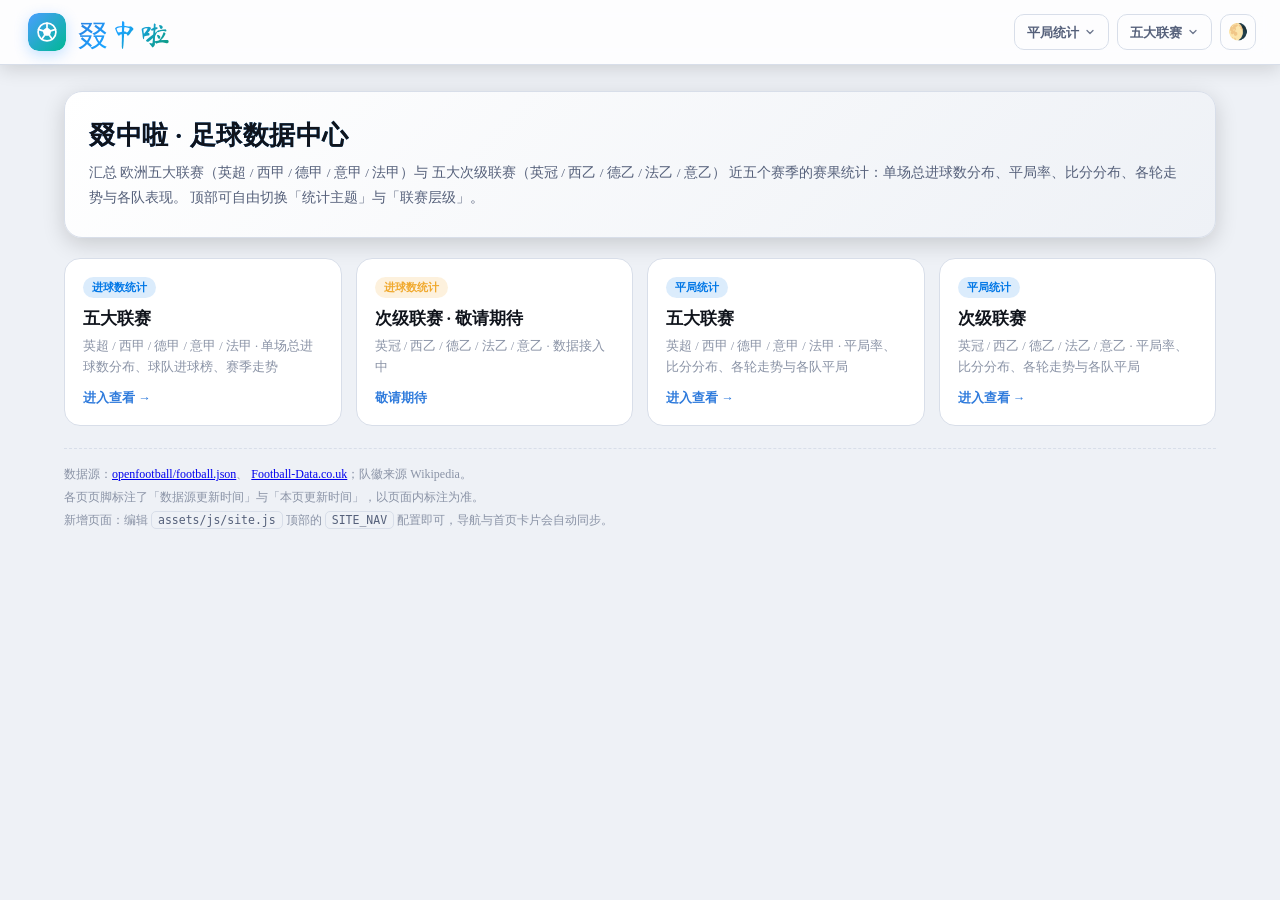
==== index.html @ 62e21239 "chore: 初始化足球数据静态站点与自动更新流水线 - 多页 + 共享外壳架构（bilibili 风格页头，年份/范围二级 tab） - 三份报告数据：平局·五大 / 平局·次级 / 进球数统计 -" ====
<!DOCTYPE html>
<html lang="zh-CN" data-page-node-id="cbToKsTEHoGBVEg3cP0ci5">
<head data-page-node-id="YxL5CW4cxotyTNHo0gKds8">
<meta charset="UTF-8" data-page-node-id="BdvsLjsyoaGh5UC2xqi9ds">
<meta name="viewport" content="width=device-width,initial-scale=1,viewport-fit=cover" data-page-node-id="pswrDEK8LVTEwrhjxKFU3U">
<meta name="theme-color" content="#0f1117" data-page-node-id="QHJm5dUS3RjRfEZG2bnQy9">
<meta name="description" content="叕中啦 · 足球数据中心：欧洲五大联赛与五大次级联赛的进球数分布、平局率、比分分布与各队统计。" data-page-node-id="04CAaIW8y2YyAoIRgw60M8">
<title>叕中啦 · 足球数据中心</title>
<link rel="stylesheet" href="assets/css/site.css" data-page-node-id="uUmFiPJ0p5EW0uNkQxRRHg">
</head>
<body data-page-node-id="enuNzSiK9KAh7jcKH8v7DD">
<div id="siteNav" data-page-node-id="gRwN08yKjnQuXSoOKNmMaV"></div>
<script>window.SITE_ROOT='';</script>
<script src="assets/js/site.js"></script>

<div class="home" data-page-node-id="FuEG4AGClxRp4DGa1XQ43v">
  <div class="home-hero" data-page-node-id="nxftpd5ML5tpbiBEskdBQh">
    <h1 data-page-node-id="Ll070t7ZZfCmAZwvGfiCiX"><span class="plain" data-page-node-id="MHz43Ao7TbXpFiJloGnLIE">叕中啦 ·</span> 足球数据中心</h1>
    <p data-page-node-id="NZULcHu2cUWr11BvUJ1Knr">汇总 欧洲五大联赛（英超 / 西甲 / 德甲 / 意甲 / 法甲）与 五大次级联赛（英冠 / 西乙 / 德乙 / 法乙 / 意乙）
       近五个赛季的赛果统计：单场总进球数分布、平局率、比分分布、各轮走势与各队表现。
       顶部可自由切换「统计主题」与「联赛层级」。</p>
  </div>

  <div class="home-grid" id="homeCards" data-page-node-id="WxdpA1CWpYzK434iR58QPe"></div>

  <div class="home-note" data-page-node-id="tQ4Lbvcv6kCoW27anz2cgH">
    数据源：<a href="https://github.com/openfootball/football.json" target="_blank" rel="noopener" data-page-node-id="A1wTp6q3bo9QX6Tb1f26y9">openfootball/football.json</a>、
    <a href="https://www.football-data.co.uk/data.php" target="_blank" rel="noopener" data-page-node-id="R4kRjwWU6b09kPWliOI0nj">Football-Data.co.uk</a>；队徽来源 Wikipedia。<br data-page-node-id="XGvFT0abLPhk4p2fQZpRui">
    各页页脚标注了「数据源更新时间」与「本页更新时间」，以页面内标注为准。<br data-page-node-id="jhblVcqERnZSXzDLcMg0N4">
    新增页面：编辑 <code data-page-node-id="CxuAjyqSUtIYZ8zLCPLbmH">assets/js/site.js</code> 顶部的 <code data-page-node-id="D9sfxDXDA5k7fLYLEMi9Ag">SITE_NAV</code> 配置即可，导航与首页卡片会自动同步。
  </div>
</div>

<script>
(function(){
  var NAV = window.SITE_NAV || [], url = window.SITE_PAGE_URL || function(f){ return 'pages/'+f; };
  var box = document.getElementById('homeCards');
  if(!box) return;
  var h = '';
  NAV.forEach(function(gp){
    gp.items.forEach(function(it){
      h += '<a class="home-card" href="'+url(it.file)+'">'
         + '<span class="tag'+(it.ready?'':' wait')+'">'+gp.label+'</span>'
         + '<h3>'+it.label+(it.ready?'':' · 敬请期待')+'</h3>'
         + '<div class="d">'+it.desc+'</div>'
         + '<div class="go">'+(it.ready?'进入查看 →':'敬请期待')+'</div>'
         + '</a>';
    });
  });
  box.innerHTML = h;
})();
</script>
</body>
</html>
---- assets/css/site.css ----
/* ==========================================================================
   站点外壳：全宽冻结顶栏（bilibili 风三段式）

     行 1   左：品牌（马善政毛笔楷书 + 渐变）  中：联赛 tab  右：3 个下拉 + 主题按钮
     行 2   二级 tab：赛季年份居中

   · 顶栏 position:fixed + 等高占位块，绕开 sticky 包含块坑
   · 主题由外壳唯一持有（qzl_theme），跨页状态一致
   · 「范围」下拉菜单读取页面的 #winSwitch 按钮（不修改页面 JS），点击反向触发原按钮
   ========================================================================== */

/* —— 品牌字：马善政毛笔楷书（OFL，仅含「叕中啦」三字，1.6KB） —— */
@font-face{
  font-family:"BrandScript";
  font-weight:400; font-style:normal; font-display:swap;
  src:url(../font/ma-shan-zheng.woff2) format("woff2");
}

:root{
  --bg:#0f1117; --card:#1a1d29; --card2:#252836; --border:#2a2d3a;
  --text:#e0e0e0; --text2:#cccccc; --text-dim:#aaaaaa; --text-strong:#ffffff; --text-muted:#8a90a0; --muted:#555555;
  --accent:#4a9eff; --green:#00b894; --chart-bg:#151823;
  --bar-grad:linear-gradient(90deg,#4a9eff,#00b894);
  --tab-grad:linear-gradient(90deg,#00e6ff,#3d8bff 52%,#b96bff);
  --tab-on:#28dcff; --tab-on-bg:rgba(40,200,255,.18);
  --brand-grad:linear-gradient(135deg,#5fb0ff 0%,#28e0ff 45%,#00d2a3 100%);
  --hover-bg:rgba(255,255,255,.07);
  --sel-h-bg:rgba(255,255,255,.09);
  --site-top-h:0px;
  --site-pad:24px;
  --h-row:64px;
  --h-ctl:36px;
  --r-ctl:10px;
}
[data-theme="light"]{
  --bg:#eef1f6; --card:#ffffff; --card2:#eef1f6; --border:#d8dee9;
  --text:#1f2430; --text2:#3a4252; --text-dim:#55607a; --text-strong:#10141c; --text-muted:#8a93a6; --muted:#9aa3b2;
  --accent:#2f7bdc; --green:#0a9b73; --chart-bg:#ffffff;
  --bar-grad:linear-gradient(90deg,#2f7bdc,#0a9b73);
  --tab-on:#0077e6; --tab-on-bg:rgba(0,119,230,.14);
  --brand-grad:linear-gradient(135deg,#2f7bdc 0%,#1aa3ff 45%,#0a9b73 100%);
  --hover-bg:rgba(0,0,0,.05);
  --sel-h-bg:rgba(0,0,0,.06);
}
html,body{margin:0;padding:0;background:var(--bg);color:var(--text);}
*{box-sizing:border-box;}                 /* 兜底：首页/占位页没有页面 CSS，避免 .site-top-in 因 content-box 撑出横向滚动 */
html body{padding-top:0;}                  /* 顶部留白交给外壳的等高占位块 */
#mount{display:block;}

/* 页面自带品牌栏已由外壳统一呈现，整块隐藏 */
body .site-head,
body .appbar{display:none !important;}

/* 面包屑隐藏（用户反馈：不可点击、占地方，整块拿掉） */
body #headCrumb{display:none !important;}

/* 范围开关由外壳的下拉菜单代理，原 #winSwitch 搬出可视区但保留 DOM 供页面 JS 操作 */
body #winSwitch{position:absolute !important; left:-99999px !important; top:-99999px !important;
                width:1px;height:1px;opacity:0;pointer-events:none;}

/* 统一主题：页面自带的主题按钮全部隐藏，只留外壳右上角这一个 */
body .theme-btn:not(#siteThemeBtn){display:none !important;}
/* 但进球 PC 模板里有 `.theme-btn{position:fixed;top:14px;right:14px;z-index:50}` 这条全局规则，
   会把外壳的主题按钮也拽到视口右上、盖到下拉菜单上。把外壳按钮定位相关属性全部复位即可。 */
body #siteThemeBtn{position:relative !important; inset:auto !important; top:auto !important; right:auto !important;
                   left:auto !important; bottom:auto !important; z-index:auto !important; margin:0 !important;}

/* 页面里原本 sticky 的排序栏改到外壳下方 */
body .sortbar{top:var(--site-top-h,0px) !important;}

/* 联赛 / 年份被搬进外壳后，页面里剩下的空壳不再占位 */
body .stickynav.site-moved{display:none !important;}

/* ---------------- 顶部外壳（fixed，铺满宽度） ---------------- */
.site-top{
  position:fixed; top:0; left:0; right:0; z-index:200;
  background:var(--card);
  border-bottom:1px solid var(--border);
  box-shadow:0 4px 18px rgba(0,0,0,.14);
  backdrop-filter:saturate(160%) blur(10px);
}
[data-theme="light"] .site-top{background:rgba(255,255,255,.86);}
.site-top-spacer{display:block;height:var(--site-top-h,0px);}

/* 铺满浏览器宽度，只在两侧留内边距 */
.site-top-in{width:100%;padding:0 var(--site-pad);}

/* 行 1：左品牌 · 中联赛 tab · 右下拉 + 主题 */
.site-top-row{display:flex; align-items:center; gap:18px; height:var(--h-row);}

/* —— 品牌 —— */
.site-brand{display:flex; align-items:center; gap:12px; text-decoration:none; color:inherit; flex:0 0 auto;
            padding:6px 10px 6px 4px; border-radius:12px; transition:background .15s;}
.site-brand:hover{background:var(--hover-bg);}
.site-brand .mark{width:38px;height:38px;flex:0 0 auto;border-radius:11px;display:block;
                  box-shadow:0 4px 14px rgba(74,158,255,.32);}
.site-brand .nm{
  font-family:"BrandScript","Ma Shan Zheng","马善政","STXingkai","华文行楷","Songti SC","STSong","SimSun",serif;
  font-size:30px; line-height:1; padding-top:6px;
  background:var(--brand-grad); -webkit-background-clip:text; background-clip:text;
  -webkit-text-fill-color:transparent; color:transparent;
  letter-spacing:1px;
  transition:filter .15s;
}
.site-brand:hover .nm{filter:brightness(1.08);}

/* 中段：页面的联赛 tab 搬到这里，居中且可横向滚动 */
.site-center{
  flex:1 1 auto; min-width:0;
  display:flex; align-items:center; justify-content:center; gap:4px;
  overflow-x:auto; scrollbar-width:none; -ms-overflow-style:none;
  padding:0 6px;
}
.site-center::-webkit-scrollbar{display:none;}
.site-center > *{flex:0 0 auto;}

/* 中段里的联赛 tab 浮动小修饰 */
.site-center .season-tab,
.site-center .pill{transition:transform .15s,background .15s,color .15s;}
.site-center .season-tab:hover:not(.on),
.site-center .pill:hover:not(.on){background:var(--hover-bg);color:var(--text-strong);}

/* 右段：3 个下拉 + 主题 */
.site-right{flex:0 0 auto; display:flex; align-items:center; gap:8px;}

/* —— 下拉菜单 —— */
.sel{position:relative;flex:0 0 auto;}
.sel-btn{
  display:inline-flex; align-items:center; gap:5px;
  height:var(--h-ctl); padding:0 12px; border-radius:var(--r-ctl);
  border:1px solid var(--border); background:transparent; color:var(--text-dim);
  cursor:pointer; font-family:inherit; font-size:13px; font-weight:700; line-height:1;
  white-space:nowrap; transition:border-color .15s,color .15s,background .15s;
  appearance:none; -webkit-appearance:none;
}
.sel-btn:hover{border-color:var(--accent);color:var(--accent);background:var(--sel-h-bg);}
.sel-btn .caret{width:12px;height:12px;flex:0 0 auto;transition:transform .18s;opacity:.85;}
.sel.open .sel-btn{border-color:var(--accent);color:var(--accent);background:var(--sel-h-bg);}
.sel.open .sel-btn .caret{transform:rotate(180deg);}
.sel-menu{
  position:absolute; top:calc(100% + 6px); right:0; min-width:152px;
  background:var(--card); border:1px solid var(--border); border-radius:12px;
  box-shadow:0 12px 36px rgba(0,0,0,.32); padding:6px; display:none; z-index:210;
  transform-origin:top right; animation:selIn .14s ease-out;
}
@keyframes selIn{from{opacity:0;transform:scale(.96) translateY(-4px);} to{opacity:1;transform:scale(1) translateY(0);}}
.sel.open .sel-menu{display:block;}
.sel-item{
  display:flex; align-items:center; gap:8px; width:100%; height:36px;
  padding:0 12px; border:0; background:transparent; border-radius:8px;
  color:var(--text2); font-family:inherit; font-size:13px; font-weight:700;
  line-height:1; text-align:left; white-space:nowrap; cursor:pointer;
  appearance:none; -webkit-appearance:none;
  transition:background .12s,color .12s;
}
.sel-item:hover{background:var(--sel-h-bg);color:var(--text-strong);}
.sel-item.on{color:var(--tab-on);background:var(--tab-on-bg);}
.sel-item.on::after{content:"✓"; margin-left:auto; font-size:12px; opacity:.9;}
.sel-item.wait{opacity:.55;cursor:not-allowed;}
.sel-item .dot{display:inline-block;width:6px;height:6px;border-radius:50%;background:#f0a92e;margin-left:2px;}

/* 范围下拉里给「近五季/近三季」加个日历小图标 */
.sel[data-kind="w"] .sel-btn::before{
  content:""; display:inline-block; width:13px; height:13px; margin-right:-2px;
  background:no-repeat center/contain
    url("data:image/svg+xml;utf8,<svg xmlns='http://www.w3.org/2000/svg' viewBox='0 0 24 24' fill='none' stroke='currentColor' stroke-width='2.2' stroke-linecap='round' stroke-linejoin='round'><circle cx='12' cy='12' r='9'/><path d='M12 7v5l3.2 2'/></svg>");
  opacity:.85;
}

/* —— 主题按钮（图标方块） —— */
#siteThemeBtn{
  width:var(--h-ctl); height:var(--h-ctl); padding:0;
  display:inline-flex; align-items:center; justify-content:center;
  border-radius:var(--r-ctl); background:transparent;
  border:1px solid var(--border); color:var(--text-dim);
  cursor:pointer; font-size:16px; line-height:1;
  font-family:inherit; transition:border-color .15s,color .15s,background .15s;
}
#siteThemeBtn:hover{border-color:var(--accent);color:var(--accent);background:var(--sel-h-bg);}

/* 行 2：二级 tab（赛季年份居中），内容由页面脚本动态填充 */
.site-top-sub{
  display:flex; align-items:center; justify-content:center; gap:14px;
  border-top:1px solid var(--border); padding:6px 0 8px;
  min-height:36px;
}
.site-top-sub .season-tabs,
.site-top-sub .pillrow{justify-content:center; padding:0;}

/* ---------------- 响应式 ---------------- */
@media (max-width:1240px){
  :root{--site-pad:18px;}
}
@media (max-width:1180px){
  :root{--site-pad:14px;}
  .site-top-row{gap:12px;}
  .site-brand .nm{font-size:26px;}
}
@media (max-width:1000px){
  .site-top-row{gap:10px;}
  .sel-btn{padding:0 10px;font-size:12.5px;}
  .sel[data-kind="w"] .sel-btn::before{display:none;}
}
@media (max-width:860px){
  :root{--site-pad:12px;}
  .site-top-row{height:auto; padding:10px 0; flex-wrap:wrap; gap:8px 10px;}
  .site-brand{order:1;}
  .site-brand .nm{font-size:22px;padding-top:4px;}
  .site-right{order:2; margin-left:auto;}
  .site-center{order:3; flex:1 1 100%; justify-content:flex-start;}
  .site-top-sub{flex-wrap:wrap; padding:4px 0 2px;}
  .site-top-sub .season-tabs,
  .site-top-sub .pillrow{justify-content:flex-start;}
}
@media (max-width:560px){
  .sel-btn{padding:0 9px;font-size:12px;height:34px;}
  #siteThemeBtn{width:34px;height:34px;font-size:14px;}
  :root{--h-ctl:34px;}
  .site-brand .nm{font-size:20px;}
}

/* ---------------- 首页 ---------------- */
.home{ max-width:1180px; margin:0 auto; padding:26px 14px 40px; }
.home-hero{
  border:1px solid var(--border); border-radius:18px; padding:26px 24px;
  background:linear-gradient(135deg,var(--card) 0%,var(--card2) 100%);
  box-shadow:0 6px 22px rgba(0,0,0,.16);
}
.home-hero h1{
  font-size:26px; font-weight:800; letter-spacing:.5px; margin:0 0 8px; color:var(--text-strong);
  background:var(--bar-grad); -webkit-background-clip:text; background-clip:text;
}
.home-hero h1 .plain{color:var(--text-strong);-webkit-text-fill-color:var(--text-strong);}
.home-hero p{margin:0;color:var(--text-dim);font-size:13.5px;line-height:1.85;}
.home-grid{
  display:grid; gap:14px; margin-top:20px;
  grid-template-columns:repeat(auto-fill,minmax(258px,1fr));
}
.home-card{
  display:block; text-decoration:none; color:inherit;
  border:1px solid var(--border); border-radius:16px; padding:18px;
  background:var(--card); transition:transform .15s,border-color .15s,box-shadow .15s;
}
.home-card:hover{transform:translateY(-3px);border-color:var(--accent);box-shadow:0 10px 26px rgba(0,0,0,.2);}
.home-card .tag{
  display:inline-block;font-size:11px;font-weight:700;padding:3px 9px;border-radius:999px;
  background:var(--tab-on-bg);color:var(--tab-on);margin-bottom:10px;
}
.home-card .tag.wait{background:rgba(240,169,46,.16);color:#f0a92e;}
.home-card h3{margin:0 0 6px;font-size:16.5px;font-weight:800;color:var(--text-strong);}
.home-card .d{font-size:12.5px;color:var(--text-muted);line-height:1.7;min-height:42px;}
.home-card .go{margin-top:12px;font-size:12.5px;font-weight:700;color:var(--accent);}
.home-note{
  margin-top:22px;font-size:12px;color:var(--text-muted);line-height:1.9;
  border-top:1px dashed var(--border); padding-top:14px;
}
.home-note code{
  background:var(--card2);border:1px solid var(--border);border-radius:5px;
  padding:1px 6px;font-size:11.5px;color:var(--text-dim);
}

/* ---------------- 「敬请期待」占位页 ---------------- */
.soon{ max-width:760px; margin:0 auto; padding:70px 20px; text-align:center; }
.soon .ico{
  width:78px;height:78px;margin:0 auto 20px;border-radius:22px;
  display:flex;align-items:center;justify-content:center;font-size:36px;
  background:var(--card2);border:1px solid var(--border);
}
.soon h2{margin:0 0 10px;font-size:22px;font-weight:800;color:var(--text-strong);}
.soon p{margin:0 auto;max-width:520px;font-size:13.5px;color:var(--text-dim);line-height:1.9;}
.soon .links{margin-top:24px;display:flex;gap:10px;justify-content:center;flex-wrap:wrap;}
.soon .links a{
  text-decoration:none;font-size:13px;font-weight:700;color:var(--accent);
  border:1px solid var(--border);border-radius:999px;padding:8px 16px;background:var(--card);
}
.soon .links a:hover{border-color:var(--accent);}
.soon .tip{margin-top:26px;font-size:12px;color:var(--text-muted);line-height:1.9;}
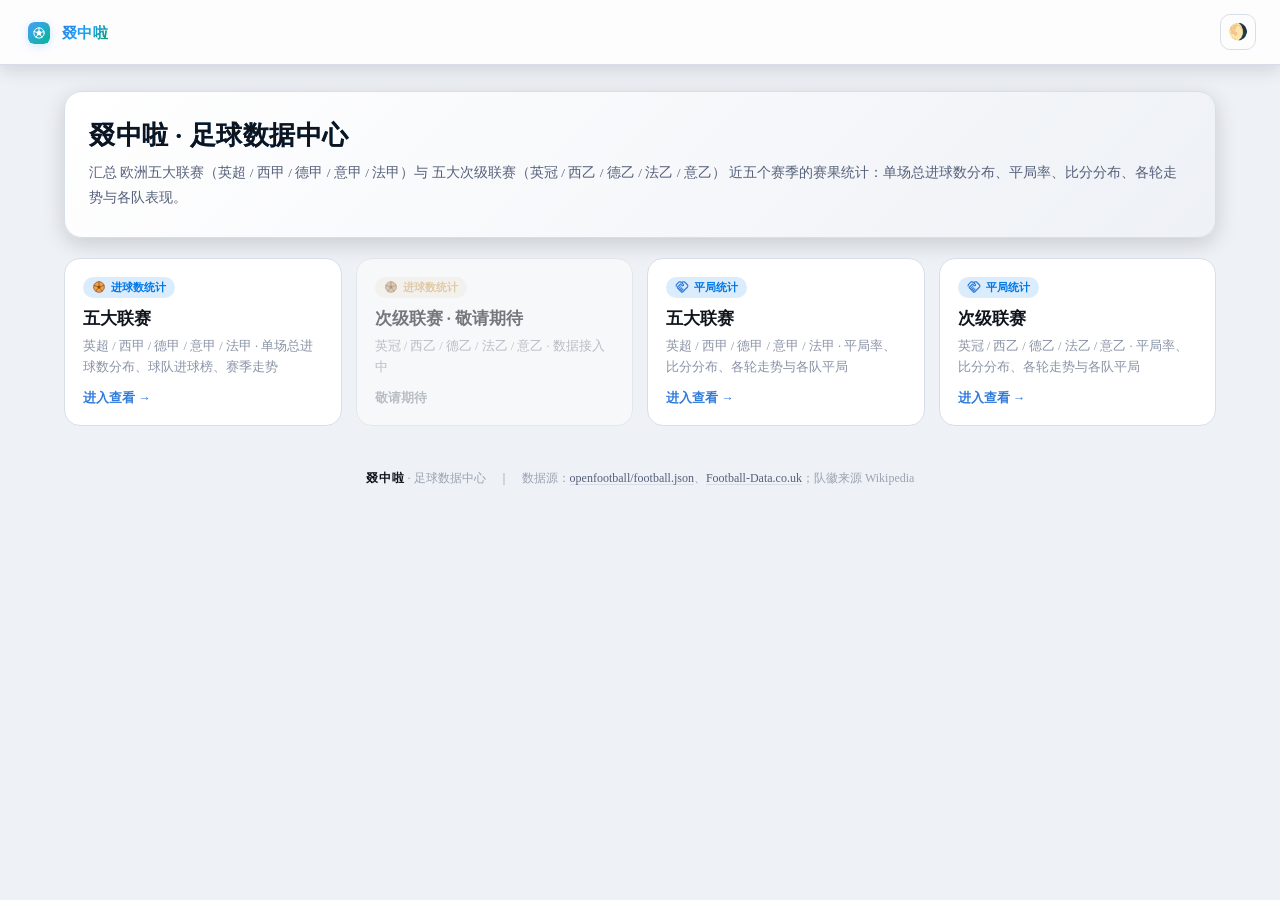
==== commit a0613afe: "fix(ui): 平局走势色块对齐进球数页；清理原生 hover 提示；页脚与首页图标统一 - form5 色块：名称列 150px、色带起点与进球数页一致(223px)   配色改为 胜=绿 / 平" ====
--- a/index.html
+++ b/index.html
@@ -4,30 +4,36 @@
 <meta charset="UTF-8" data-page-node-id="BdvsLjsyoaGh5UC2xqi9ds">
 <meta name="viewport" content="width=device-width,initial-scale=1,viewport-fit=cover" data-page-node-id="pswrDEK8LVTEwrhjxKFU3U">
 <meta name="theme-color" content="#0f1117" data-page-node-id="QHJm5dUS3RjRfEZG2bnQy9">
+<!-- 预备绘制阶段按系统外观选画布底色，避免浅色主题刷新/跳转先闪一下深色（黑屏）。
+     实际主题仍由下方首帧内联脚本写 data-theme 决定，这里只管「首帧前那一下」。 -->
+<meta name="theme-color" media="(prefers-color-scheme: light)" content="#eef1f6">
+<meta name="theme-color" media="(prefers-color-scheme: dark)" content="#0f1117">
+<!-- 首帧前定主题：主题原先由 site.js 在 body 里设置，浏览器会先按 :root 的深色变量画一帧，
+     浅色主题下就表现为「刷新 / 切页闪一下黑」。这段内联脚本在 head 里同步执行，首帧之前就写好
+     data-theme，闪黑从根上消失；site.js 之后会再算一次，结果一致，无副作用。 -->
+<script>(function(){try{var m=null,k=['qzl_theme','fbg_theme'];for(var i=0;i<k.length;i++){try{m=localStorage.getItem(k[i]);}catch(e){}if(m)break;}if(m!=='auto'&&m!=='light'&&m!=='dark')m='auto';var t=m;if(m==='auto'){var hh=new Date().getHours();t=(hh>=6&&hh<18)?'light':'dark';if(window.matchMedia){if(matchMedia('(prefers-color-scheme: dark)').matches)t='dark';else if(matchMedia('(prefers-color-scheme: light)').matches)t='light';}}var r=document.documentElement;r.setAttribute('data-theme',t);r.style.colorScheme=t;var mt=document.querySelector('meta[name="theme-color"]');if(mt)mt.setAttribute('content',t==='dark'?'#0f1117':'#eef1f6');}catch(e){}})();</script>
 <meta name="description" content="叕中啦 · 足球数据中心：欧洲五大联赛与五大次级联赛的进球数分布、平局率、比分分布与各队统计。" data-page-node-id="04CAaIW8y2YyAoIRgw60M8">
 <title>叕中啦 · 足球数据中心</title>
 <link rel="stylesheet" href="assets/css/site.css" data-page-node-id="uUmFiPJ0p5EW0uNkQxRRHg">
 </head>
 <body data-page-node-id="enuNzSiK9KAh7jcKH8v7DD">
 <div id="siteNav" data-page-node-id="gRwN08yKjnQuXSoOKNmMaV"></div>
-<script>window.SITE_ROOT='';</script>
+<script>window.SITE_ROOT='';window.SITE_NO_SEL=true; /* 首页去掉页头下拉（统计主题/联赛层级/范围），只留主题按钮 */</script>
 <script src="assets/js/site.js"></script>
 
 <div class="home" data-page-node-id="FuEG4AGClxRp4DGa1XQ43v">
   <div class="home-hero" data-page-node-id="nxftpd5ML5tpbiBEskdBQh">
     <h1 data-page-node-id="Ll070t7ZZfCmAZwvGfiCiX"><span class="plain" data-page-node-id="MHz43Ao7TbXpFiJloGnLIE">叕中啦 ·</span> 足球数据中心</h1>
     <p data-page-node-id="NZULcHu2cUWr11BvUJ1Knr">汇总 欧洲五大联赛（英超 / 西甲 / 德甲 / 意甲 / 法甲）与 五大次级联赛（英冠 / 西乙 / 德乙 / 法乙 / 意乙）
-       近五个赛季的赛果统计：单场总进球数分布、平局率、比分分布、各轮走势与各队表现。
-       顶部可自由切换「统计主题」与「联赛层级」。</p>
+       近五个赛季的赛果统计：单场总进球数分布、平局率、比分分布、各轮走势与各队表现。</p>
   </div>
 
   <div class="home-grid" id="homeCards" data-page-node-id="WxdpA1CWpYzK434iR58QPe"></div>
 
-  <div class="home-note" data-page-node-id="tQ4Lbvcv6kCoW27anz2cgH">
-    数据源：<a href="https://github.com/openfootball/football.json" target="_blank" rel="noopener" data-page-node-id="A1wTp6q3bo9QX6Tb1f26y9">openfootball/football.json</a>、
-    <a href="https://www.football-data.co.uk/data.php" target="_blank" rel="noopener" data-page-node-id="R4kRjwWU6b09kPWliOI0nj">Football-Data.co.uk</a>；队徽来源 Wikipedia。<br data-page-node-id="XGvFT0abLPhk4p2fQZpRui">
-    各页页脚标注了「数据源更新时间」与「本页更新时间」，以页面内标注为准。<br data-page-node-id="jhblVcqERnZSXzDLcMg0N4">
-    新增页面：编辑 <code data-page-node-id="CxuAjyqSUtIYZ8zLCPLbmH">assets/js/site.js</code> 顶部的 <code data-page-node-id="D9sfxDXDA5k7fLYLEMi9Ag">SITE_NAV</code> 配置即可，导航与首页卡片会自动同步。
+  <!-- 新增页面：编辑 assets/js/site.js 顶部的 SITE_NAV 配置即可，导航与首页卡片会自动同步。
+       （原为页脚可见文案，现移入注释，让页脚与各统计页一样单行、位置统一） -->
+  <div class="home-footer" data-page-node-id="tQ4Lbvcv6kCoW27anz2cgH">
+    <span class="ft-brand" data-page-node-id="Msnurd75m5scSgFJqf2KIq">叕中啦</span> · 足球数据中心　｜　数据源：<a href="https://github.com/openfootball/football.json" target="_blank" rel="noopener" data-page-node-id="A1wTp6q3bo9QX6Tb1f26y9">openfootball/football.json</a>、<a href="https://www.football-data.co.uk/data.php" target="_blank" rel="noopener" data-page-node-id="R4kRjwWU6b09kPWliOI0nj">Football-Data.co.uk</a>；队徽来源 Wikipedia
   </div>
 </div>
 
@@ -36,15 +42,36 @@
   var NAV = window.SITE_NAV || [], url = window.SITE_PAGE_URL || function(f){ return 'pages/'+f; };
   var box = document.getElementById('homeCards');
   if(!box) return;
+  // 卡片图标（14px，嵌在「统计类型」标签里）：平局统计→蓝色握手，进球数统计→经典足球。
+  // 彩色实心小图标；不再是铺满整卡的大底纹，避免抢正文。
+  var ART_SVG = {
+    'draws':"<svg class=\"tag-ic blue\" viewBox=\"0 -960 960 960\" aria-hidden=\"true\"><path d=\"M475-160q4 0 8-2t6-4l328-328q12-12 17.5-27t5.5-30q0-16-5.5-30.5T817-607L647-777q-11-12-25.5-17.5T591-800q-15 0-30 5.5T534-777l-11 11 74 75q15 14 22 32t7 38q0 42-28.5 70.5T527-522q-20 0-38.5-7T456-550l-75-74-175 175q-3 3-4.5 6.5T200-435q0 8 6 14.5t14 6.5q4 0 8-2t6-4l136-136 56 56-135 136q-3 3-4.5 6.5T285-350q0 8 6 14t14 6q4 0 8-2t6-4l136-135 56 56-135 136q-3 2-4.5 6t-1.5 8q0 8 6 14t14 6q4 0 7.5-1.5t6.5-4.5l136-135 56 56-136 136q-3 3-4.5 6.5T454-180q0 8 6.5 14t14.5 6Zm-1 80q-37 0-65.5-24.5T375-166q-34-5-57-28t-28-57q-34-5-56.5-28.5T206-336q-38-5-62-33t-24-66q0-20 7.5-38.5T149-506l232-231 131 131q2 3 6 4.5t8 1.5q9 0 15-5.5t6-14.5q0-4-1.5-8t-4.5-6L398-777q-11-12-25.5-17.5T342-800q-15 0-30 5.5T285-777L144-635q-9 9-15 21t-8 24q-2 12 0 24.5t8 23.5l-58 58q-17-23-25-50.5T40-590q2-28 14-54.5T87-692l141-141q24-23 53.5-35t60.5-12q31 0 60.5 12t52.5 35l11 11 11-11q24-23 53.5-35t60.5-12q31 0 60.5 12t52.5 35l169 169q23 23 35 53t12 61q0 31-12 60.5T873-437L545-110q-14 14-32.5 22T474-80Zm-99-560Z\"/></svg>",
+    'goals':'<svg class="tag-ic" viewBox="0 0 24 24" aria-hidden="true">'
+      + '<circle cx="12" cy="12" r="9.2" fill="#f0a04b"/>'
+      + '<path d="M12 8.8 15.04 11.01 13.88 14.59 10.12 14.59 8.96 11.01Z" fill="#8c4a12"/>'
+      + '<g fill="none" stroke="#8c4a12" stroke-width="1.15" stroke-linecap="round">'
+      + '<path d="M12 8.8V3"/><path d="M15.04 11.01 20.56 9.22"/>'
+      + '<path d="M13.88 14.59 17.29 19.28"/><path d="M10.12 14.59 6.71 19.28"/>'
+      + '<path d="M8.96 11.01 3.44 9.22"/></g>'
+      + '<circle cx="12" cy="12" r="9.2" fill="none" stroke="#8c4a12" stroke-width="1.2"/>'
+      + '</svg>'
+  };
   var h = '';
   NAV.forEach(function(gp){
+    var art = ART_SVG[gp.id] || '';
     gp.items.forEach(function(it){
-      h += '<a class="home-card" href="'+url(it.file)+'">'
-         + '<span class="tag'+(it.ready?'':' wait')+'">'+gp.label+'</span>'
+      var cls = 'home-card'+(it.ready?'':' disabled wait');
+      if(it.ready){
+        h += '<a class="'+cls+'" href="'+url(it.file)+'">';
+      } else {
+        // 敬请期待：用 <div>（非 <a>）+ aria-disabled，真正不可点击、灰态
+        h += '<div class="'+cls+'" role="link" aria-disabled="true" tabindex="-1">';
+      }
+      h += '<span class="tag'+(it.ready?'':' wait')+'">'+art+gp.label+'</span>'
          + '<h3>'+it.label+(it.ready?'':' · 敬请期待')+'</h3>'
          + '<div class="d">'+it.desc+'</div>'
          + '<div class="go">'+(it.ready?'进入查看 →':'敬请期待')+'</div>'
-         + '</a>';
+         + (it.ready?'</a>':'</div>');
     });
   });
   box.innerHTML = h;
--- a/assets/css/site.css
+++ b/assets/css/site.css
@@ -1,7 +1,7 @@
 /* ==========================================================================
    站点外壳：全宽冻结顶栏（bilibili 风三段式）
 
-     行 1   左：品牌（马善政毛笔楷书 + 渐变）  中：联赛 tab  右：3 个下拉 + 主题按钮
+     行 1   左：品牌（常规字体 + 渐变，尺寸对齐联赛 tab）  中：联赛 tab  右：3 个下拉 + 主题按钮
      行 2   二级 tab：赛季年份居中
 
    · 顶栏 position:fixed + 等高占位块，绕开 sticky 包含块坑
@@ -9,7 +9,7 @@
    · 「范围」下拉菜单读取页面的 #winSwitch 按钮（不修改页面 JS），点击反向触发原按钮
    ========================================================================== */
 
-/* —— 品牌字：马善政毛笔楷书（OFL，仅含「叕中啦」三字，1.6KB） —— */
+/* —— 品牌字 webfont（马善政楷书，仅含「叕中啦」，当前品牌改用系统常规字体，保留以备回退） —— */
 @font-face{
   font-family:"BrandScript";
   font-weight:400; font-style:normal; font-display:swap;
@@ -31,6 +31,9 @@
   --h-row:64px;
   --h-ctl:36px;
   --r-ctl:10px;
+  color-scheme: dark light;   /* 让浏览器在「首帧/预备绘制」阶段就按系统外观选画布底色，
+                                 消除浅色主题下刷新/跳转先闪一下深色（黑屏）的问题；
+                                 实际主题仍由首帧内联脚本写 data-theme 决定。 */
 }
 [data-theme="light"]{
   --bg:#eef1f6; --card:#ffffff; --card2:#eef1f6; --border:#d8dee9;
@@ -43,6 +46,11 @@
   --sel-h-bg:rgba(0,0,0,.06);
 }
 html,body{margin:0;padding:0;background:var(--bg);color:var(--text);}
+
+/* 注意：这里曾经挂过 @view-transition{navigation:auto} 做跨页淡入淡出，实测对「闪黑」没有帮助，
+   反而多一层不确定性 —— 已移除。真正的根因是主题由 body 里的 site.js 设置，首帧会先按 :root
+   的深色变量画一帧；现在各页 <head> 都有内联脚本在首帧前写好 data-theme。 */
+
 *{box-sizing:border-box;}                 /* 兜底：首页/占位页没有页面 CSS，避免 .site-top-in 因 content-box 撑出横向滚动 */
 html body{padding-top:0;}                  /* 顶部留白交给外壳的等高占位块 */
 #mount{display:block;}
@@ -80,6 +88,7 @@
   backdrop-filter:saturate(160%) blur(10px);
 }
 [data-theme="light"] .site-top{background:rgba(255,255,255,.86);}
+[data-theme="light"] .home-card .tag .tag-ic.blue{color:#2f7bdc;}
 .site-top-spacer{display:block;height:var(--site-top-h,0px);}
 
 /* 铺满浏览器宽度，只在两侧留内边距 */
@@ -90,16 +99,16 @@
 
 /* —— 品牌 —— */
 .site-brand{display:flex; align-items:center; gap:12px; text-decoration:none; color:inherit; flex:0 0 auto;
-            padding:6px 10px 6px 4px; border-radius:12px; transition:background .15s;}
+            padding:11px 12px 10px 4px; border-radius:12px; transition:background .15s;}
 .site-brand:hover{background:var(--hover-bg);}
-.site-brand .mark{width:38px;height:38px;flex:0 0 auto;border-radius:11px;display:block;
-                  box-shadow:0 4px 14px rgba(74,158,255,.32);}
+.site-brand .mark{width:22px;height:22px;flex:0 0 auto;border-radius:6px;display:block;
+                  box-shadow:0 2px 8px rgba(74,158,255,.25);}
 .site-brand .nm{
-  font-family:"BrandScript","Ma Shan Zheng","马善政","STXingkai","华文行楷","Songti SC","STSong","SimSun",serif;
-  font-size:30px; line-height:1; padding-top:6px;
+  font-family:"PingFang SC","Microsoft YaHei","Helvetica Neue",Arial,sans-serif;
+  font-size:15px; font-weight:800; line-height:1; padding-top:0;
   background:var(--brand-grad); -webkit-background-clip:text; background-clip:text;
   -webkit-text-fill-color:transparent; color:transparent;
-  letter-spacing:1px;
+  letter-spacing:.3px;
   transition:filter .15s;
 }
 .site-brand:hover .nm{filter:brightness(1.08);}
@@ -158,6 +167,16 @@
 .sel-item.on::after{content:"✓"; margin-left:auto; font-size:12px; opacity:.9;}
 .sel-item.wait{opacity:.55;cursor:not-allowed;}
 .sel-item .dot{display:inline-block;width:6px;height:6px;border-radius:50%;background:#f0a92e;margin-left:2px;}
+
+/* 点了「跳页」的菜单项后立刻给反馈：箭头转圈 + 边框高亮，
+   免得在 3~5MB 数据脚本下载期间看起来像「点了没反应」。 */
+.sel.busy{pointer-events:none;}
+.sel.busy .sel-btn{border-color:var(--accent);color:var(--accent);background:var(--sel-h-bg);}
+.sel.busy .sel-btn .caret{animation:selSpin .7s linear infinite;transition:none;}
+@keyframes selSpin{to{transform:rotate(360deg);}}
+@media (prefers-reduced-motion:reduce){
+  .sel.busy .sel-btn .caret{animation:none;opacity:.4;}
+}
 
 /* 范围下拉里给「近五季/近三季」加个日历小图标 */
 .sel[data-kind="w"] .sel-btn::before{
@@ -250,14 +269,33 @@
 .home-card h3{margin:0 0 6px;font-size:16.5px;font-weight:800;color:var(--text-strong);}
 .home-card .d{font-size:12.5px;color:var(--text-muted);line-height:1.7;min-height:42px;}
 .home-card .go{margin-top:12px;font-size:12.5px;font-weight:700;color:var(--accent);}
-.home-note{
-  margin-top:22px;font-size:12px;color:var(--text-muted);line-height:1.9;
-  border-top:1px dashed var(--border); padding-top:14px;
-}
-.home-note code{
-  background:var(--card2);border:1px solid var(--border);border-radius:5px;
-  padding:1px 6px;font-size:11.5px;color:var(--text-dim);
-}
+/* 「敬请期待」卡：灰态、不可点击。底层用 <div role="link" aria-disabled>（不是 <a>），
+   加 .home-card.disabled 拿掉悬浮 / 焦点反馈，避免误导用户去点。 */
+.home-card.disabled{cursor:not-allowed;opacity:.55;filter:grayscale(.45);pointer-events:none;}
+.home-card.disabled:hover{transform:none;border-color:var(--border);box-shadow:none;}
+.home-card.disabled:focus-visible{outline:none;}
+
+/* 首页卡片图标：平局统计=蓝色握手、进球数统计=经典足球。
+   小尺寸、彩色，嵌在「统计类型」标签里（不再做整卡大底纹，避免抢文字）。 */
+.home-card{position:relative;overflow:hidden;}
+.home-card > *{position:relative;z-index:1;}
+.home-card .tag{display:inline-flex;align-items:center;gap:5px;}
+.home-card .tag .tag-ic{width:14px;height:14px;flex:0 0 auto;display:block;}
+.home-card .tag .tag-ic.blue{color:#4a9eff;}
+.home-card .tag .tag-ic.blue path{fill:currentColor;}
+.home-card.disabled .go{color:var(--text-muted);}
+
+/* 首页页脚：与各统计页 .footer 位置 / 版式保持一致，单行居中 */
+.home-footer{
+  text-align:center;padding:20px 12px;margin-top:22px;
+  color:var(--muted);font-size:12px;line-height:1.8;
+}
+.home-footer .ft-brand{color:var(--text-strong);font-weight:800;letter-spacing:1px;}
+.home-footer a{
+  color:var(--text-dim);text-decoration:underline;
+  text-underline-offset:2px;text-decoration-color:var(--border);
+}
+.home-footer a:hover{color:var(--accent);text-decoration-color:var(--accent);}
 
 /* ---------------- 「敬请期待」占位页 ---------------- */
 .soon{ max-width:760px; margin:0 auto; padding:70px 20px; text-align:center; }
@@ -274,4 +312,5 @@
   border:1px solid var(--border);border-radius:999px;padding:8px 16px;background:var(--card);
 }
 .soon .links a:hover{border-color:var(--accent);}
-.soon .tip{margin-top:26px;font-size:12px;color:var(--text-muted);line-height:1.9;}+.soon .tip{margin-top:26px;font-size:12px;color:var(--text-muted);line-height:1.9;}
+
